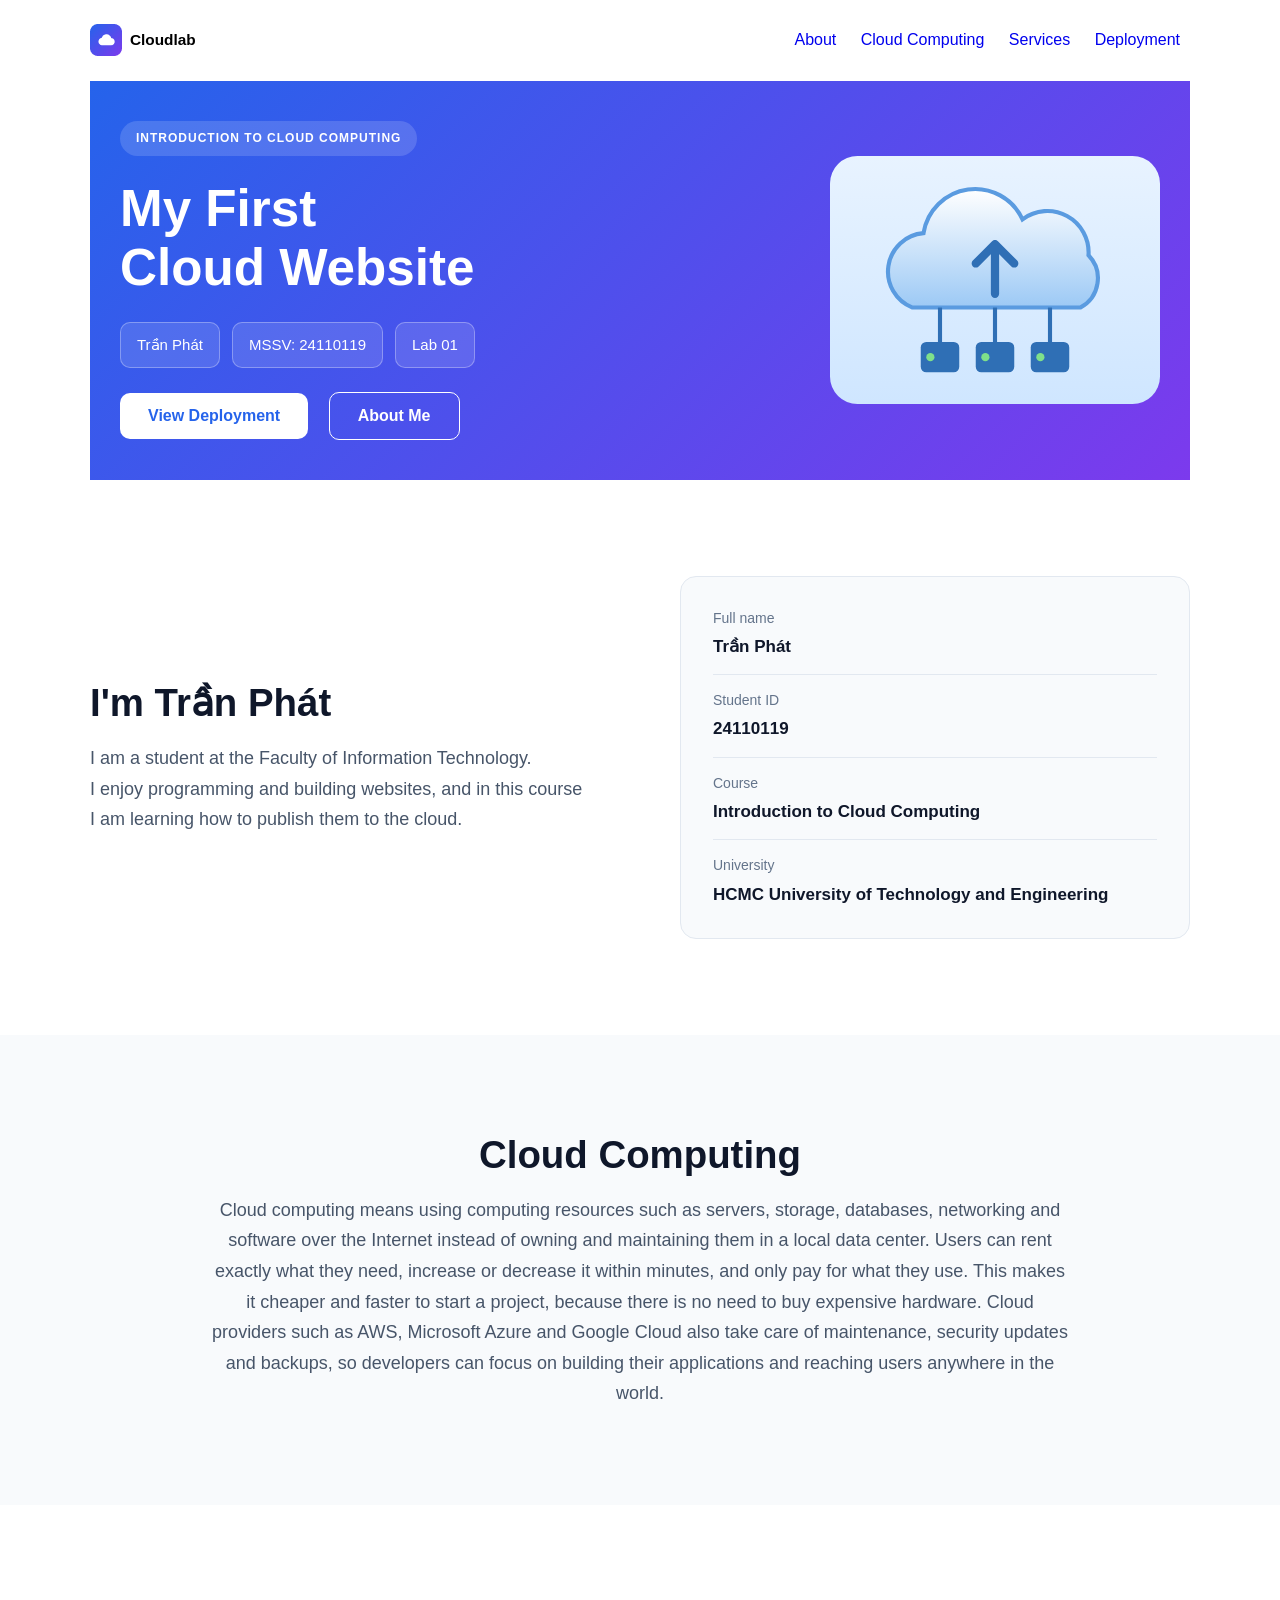
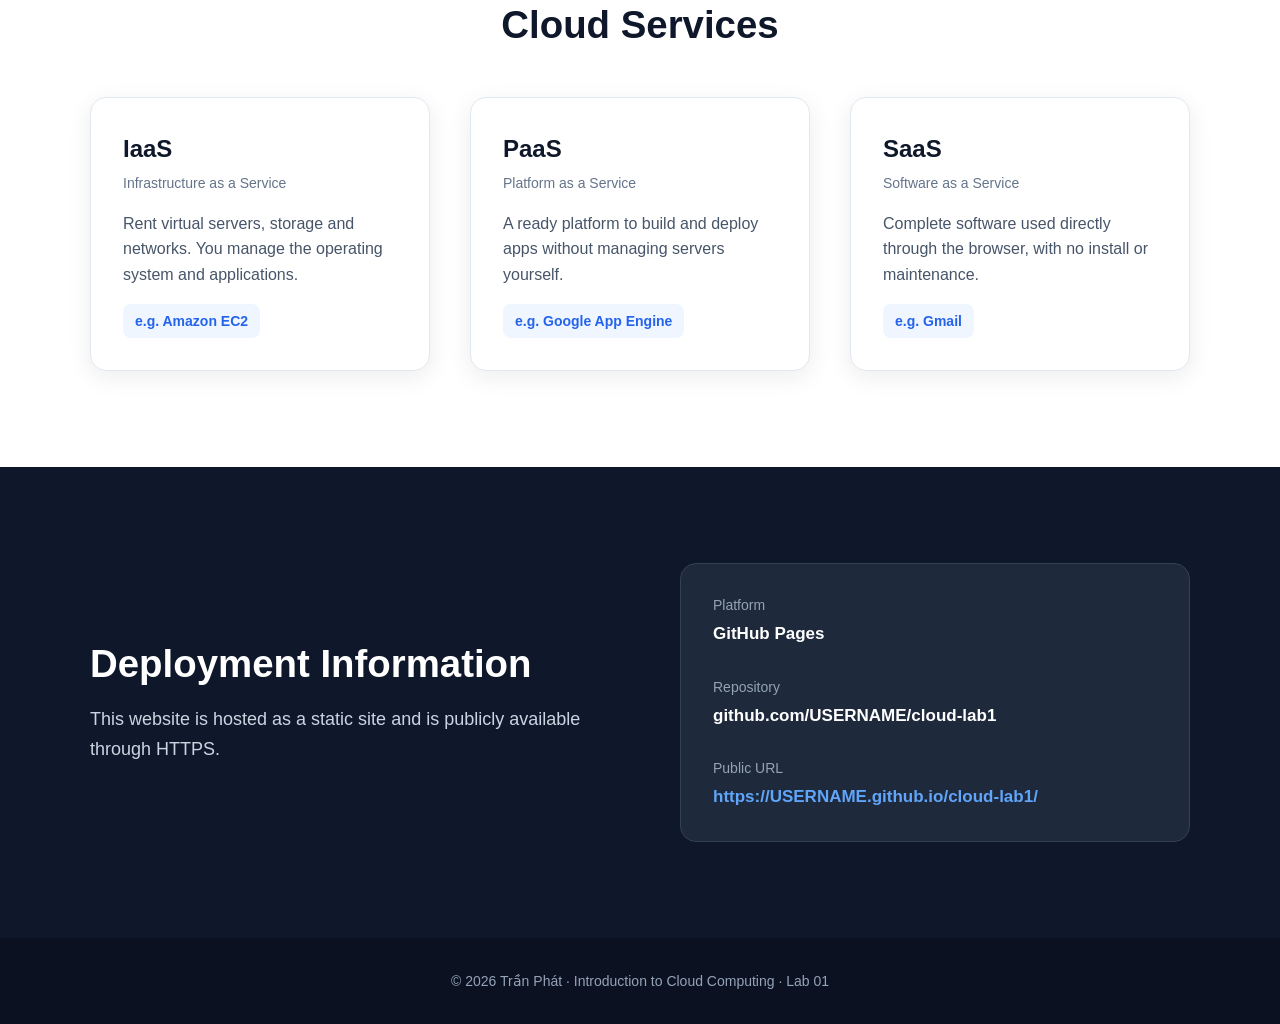
==== intro.html @ a0d4e20e "cloud-lab1" ====
<!DOCTYPE html>
<html lang="en">
<head>
    <meta charset="UTF-8">
    <meta name = "viewport" content="width=device-width, initial-scale=1.0">
    <title>My First Cloud Website</title>
    <link rel="stylesheet" href="intro.css">
</head>
<body>

<header>
    <div class="logoCloud">
        <img class="logo" src="assets/Logo Mark.png" alt="logo"> 
        <p>Cloudlab</p>
    </div>

    <div class="infor">
        <nav>
            <a href="#about">About</a>
            <a href="#cloud">Cloud Computing</a>
            <a href="#services">Services</a>
            <a href="#deploy">Deployment</a>
        </nav>
    </div>
    
</header>

<main>
    <section class="slide-1">
        <div class="heroText">
            <p class="introCloud">INTRODUCTION TO CLOUD COMPUTING</p>

            <h1 class="title">My First <br> Cloud Website</h1>

            <div class="information">
                <p>Trần Phát</p>
                <p>MSSV: 24110119</p>
                <p>Lab 01</p>
            </div>

            <div>
                <button class="viewDeloy" onclick="location.href='#deploy'">View Deployment</button>
                <button class="about" onclick="location.href='#about'">About Me</button>
            </div>
        </div>

        <div class="heroImage">
            <img src="assets/cloud.svg" alt="cloud">
        </div>
    </section>
    
    <section id="about" class="aboutSection">
        <div class="sectionText">
            <h2>I'm Trần Phát</h2>
            <p class="body">
                I am a student at the Faculty of Information Technology.<br>
                I enjoy programming and building websites, and in this course<br>
                I am learning how to publish them to the cloud.
            </p>
        </div>

        <div class="infoCard">
            <div class="infoRow">
                <p class="key">Full name</p>
                <p class="value">Trần Phát</p>
            </div>
            <div class="infoRow">
                <p class="key">Student ID</p>
                <p class="value">24110119</p>
            </div>
            <div class="infoRow">
                <p class="key">Course</p>
                <p class="value">Introduction to Cloud Computing</p>
            </div>
            <div class="infoRow">
                <p class="key">University</p>
                <p class="value">HCMC University of Technology and Engineering</p>
            </div>
        </div>
    </section>

    <section id="cloud" class="cloudSection">
        <h2>Cloud Computing</h2>
        <p class="body">
            Cloud computing means using computing resources such as servers,
            storage, databases, networking and software over the Internet
            instead of owning and maintaining them in a local data center.
            Users can rent exactly what they need, increase or decrease it
            within minutes, and only pay for what they use. This makes it
            cheaper and faster to start a project, because there is no need
            to buy expensive hardware. Cloud providers such as AWS, Microsoft
            Azure and Google Cloud also take care of maintenance, security
            updates and backups, so developers can focus on building their
            applications and reaching users anywhere in the world.
        </p>
    </section>

    <section id="services" class="servicesSection">
        <h2>Cloud Services</h2>

        <div class="cards">
            <div class="card">
                <h3>IaaS</h3>
                <p class="sub">Infrastructure as a Service</p>
                <p class="body">Rent virtual servers, storage and networks. You manage the operating system and applications.</p>
                <p class="tag">e.g. Amazon EC2</p>
            </div>
            <div class="card">
                <h3>PaaS</h3>
                <p class="sub">Platform as a Service</p>
                <p class="body">A ready platform to build and deploy apps without managing servers yourself.</p>
                <p class="tag">e.g. Google App Engine</p>
            </div>
            <div class="card">
                <h3>SaaS</h3>
                <p class="sub">Software as a Service</p>
                <p class="body">Complete software used directly through the browser, with no install or maintenance.</p>
                <p class="tag">e.g. Gmail</p>
            </div>
        </div>
    </section>

    <section id="deploy" class="deploySection">
        <div class="sectionText">
            <h2>Deployment Information</h2>
            <p class="body">This website is hosted as a static site and is publicly available through HTTPS.</p>
        </div>

        <div class="deployCard">
            <div class="infoRow">
                <p class="key">Platform</p>
                <p class="value">GitHub Pages</p>
            </div>
            <div class="infoRow">
                <p class="key">Repository</p>
                <p class="value">github.com/USERNAME/cloud-lab1</p>
            </div>
            <div class="infoRow">
                <p class="key">Public URL</p>
                <p class="value"><a href="https://USERNAME.github.io/cloud-lab1/">https://USERNAME.github.io/cloud-lab1/</a></p>
            </div>
        </div>
    </section>
</main>

<footer>
    <p>&copy; 2026 Trần Phát · Introduction to Cloud Computing · Lab 01</p>
</footer>
</body>
</html>
---- intro.css ----
* {
    box-sizing: border-box;
}

html {
    scroll-behavior: smooth;
}

body {
    margin: 0;
    font-family: Arial, sans-serif;
    line-height: 1.6;
}

header {
    display: flex;
    text-align: center;
    padding: 20px max(20px, calc((100% - 1100px) / 2));
    justify-content: space-between;
    align-items: center;
    color: black;
}

.logoCloud {
    display: flex;
    align-items: center;
    justify-content: flex-start;
}

.logoCloud p {
    font-size: clamp(15px, 1.2vw, 22px);
    font-weight: bold;
    margin: 8px;
}

.logo {
    width: 32px;
}


header nav a {
    margin: 10px;
    text-decoration: none;
}

.slide-1 {
    display: flex;
    width: 100%;
    max-width: 1100px;
    margin: 0 auto;
    height: auto;
    background: linear-gradient(135deg, #2563EB, #7C3AED);
    justify-content: space-between;
    align-items: center;
    color: white;
}

.heroText {
    padding: 40px 30px;
}

.introCloud{
    background: rgba(255, 255, 255, 0.15);
    width: fit-content;
    padding: 8px 16px;
    margin: 0 0 24px;
    font-size: 12px;
    font-weight: 600;
    letter-spacing: 1px;
    border-radius: 999px;
}

.heroImage {
    display: flex;
    justify-content: center;
    align-items: center;
    width: 100%;
    max-width: 390px;
    padding: 30px;
    border-radius: 28px;
}

.heroImage img {
    width: 100%;
}


.information {
    display: flex;
    justify-content: flex-start;
    gap: 12px;
    margin: 24px 0;
}

.information p {
    margin: 0;
    padding: 10px 16px;
    font-size: 15px;
    font-weight: 500;
    background: rgba(255, 255, 255, 0.12);
    border: 1px solid rgba(255, 255, 255, 0.3);
    border-radius: 10px;
}

.title {
    font-size: clamp(34px, 4vw, 56px);
    line-height: 1.15;
    margin: 0;
}

.viewDeloy, .about {
    padding: 14px 28px;
    font-size: 16px;
    font-weight: 600;
    border-radius: 10px;
    cursor: pointer;
    margin-right: 16px;
}

.viewDeloy {
    background: #FFFFFF;
    color: #2563EB;
    border: none;
}

.about {
    background: transparent;
    color: #FFFFFF;
    border: 1.5px solid #FFFFFF;
}


.aboutSection, .cloudSection, .servicesSection, .deploySection {
    padding: 96px max(20px, calc((100% - 1100px) / 2));
}



h2 {
    margin: 0 0 16px;
    font-size: clamp(28px, 3vw, 40px);
    line-height: 1.25;
    color: #0F172A;
}

.body {
    margin: 0;
    font-size: 18px;
    line-height: 1.7;
    color: #475569;
}

.aboutSection, .deploySection {
    display: flex;
    justify-content: space-between;
    align-items: center;
    gap: 80px;
}

.sectionText {
    flex: 1;
}

.infoCard, .deployCard {
    width: 100%;
    max-width: 510px;
    padding: 16px 32px;
    background: #F8FAFC;
    border: 1px solid #E2E8F0;
    border-radius: 16px;
}

.infoRow {
    padding: 14px 0;
    border-bottom: 1px solid #E2E8F0;
}

.infoRow:last-child {
    border-bottom: none;
}

.key {
    margin: 0 0 4px;
    font-size: 14px;
    font-weight: 500;
    color: #64748B;
}

.value {
    margin: 0;
    font-size: 17px;
    font-weight: 600;
    color: #0F172A;
}

.cloudSection {
    background: #F8FAFC;
    text-align: center;
}

.cloudSection .body {
    max-width: 860px;
    margin: 0 auto;
}

.servicesSection {
    text-align: center;
}

.cards {
    display: flex;
    gap: 40px;
    margin-top: 48px;
    text-align: left;
}

.card {
    flex: 1;
    padding: 32px;
    background: #FFFFFF;
    border: 1px solid #E2E8F0;
    border-radius: 16px;
    box-shadow: 0 6px 24px rgba(15, 23, 42, 0.08);
}

.card h3 {
    margin: 0;
    font-size: 24px;
    color: #0F172A;
}

.sub {
    margin: 4px 0 16px;
    font-size: 14px;
    font-weight: 500;
    color: #64748B;
}

.card .body {
    font-size: 16px;
    line-height: 1.6;
}

.tag {
    display: inline-block;
    margin: 16px 0 0;
    padding: 6px 12px;
    font-size: 14px;
    font-weight: 600;
    color: #2563EB;
    background: #EFF6FF;
    border-radius: 8px;
}

/* Deployment (nền tối) */
.deploySection {
    background: #0F172A;
}

.deploySection h2 {
    color: #FFFFFF;
}

.deploySection .body {
    color: #CBD5E1;
}

.deploySection .label {
    color: #60A5FA;
}

.deployCard {
    background: #1E293B;
    border-color: #334155;
}

.deployCard .infoRow {
    border-bottom: none;
}

.deployCard .key {
    color: #94A3B8;
}

.deployCard .value {
    color: #FFFFFF;
}

.deployCard a {
    color: #60A5FA;
    text-decoration: none;
}

/* Footer */
footer {
    padding: 32px 20px;
    text-align: center;
    font-size: 14px;
    color: #94A3B8;
    background: #0B1120;
}

footer p {
    margin: 0;
}

@media (max-width: 900px) {
    .slide-1 {
        padding: 48px 20px;
        flex-direction: column;
    }

    .heroImage {
        display: none;
    }

    .information {
        flex-direction: column;
    }

    .viewDeloy, .about {
        display: block;
        width: 100%;
        margin: 0 0 12px;
    }

    .aboutSection, .cloudSection, .servicesSection, .deploySection {
        padding: 56px 20px;
    }

    .aboutSection, .deploySection {
        flex-direction: column;
        align-items: stretch;
        gap: 32px;
    }

    .cards {
        flex-direction: column;
        gap: 20px;
    }

    .infoCard, .deployCard {
        max-width: none;
        padding: 8px 20px;
    }
}
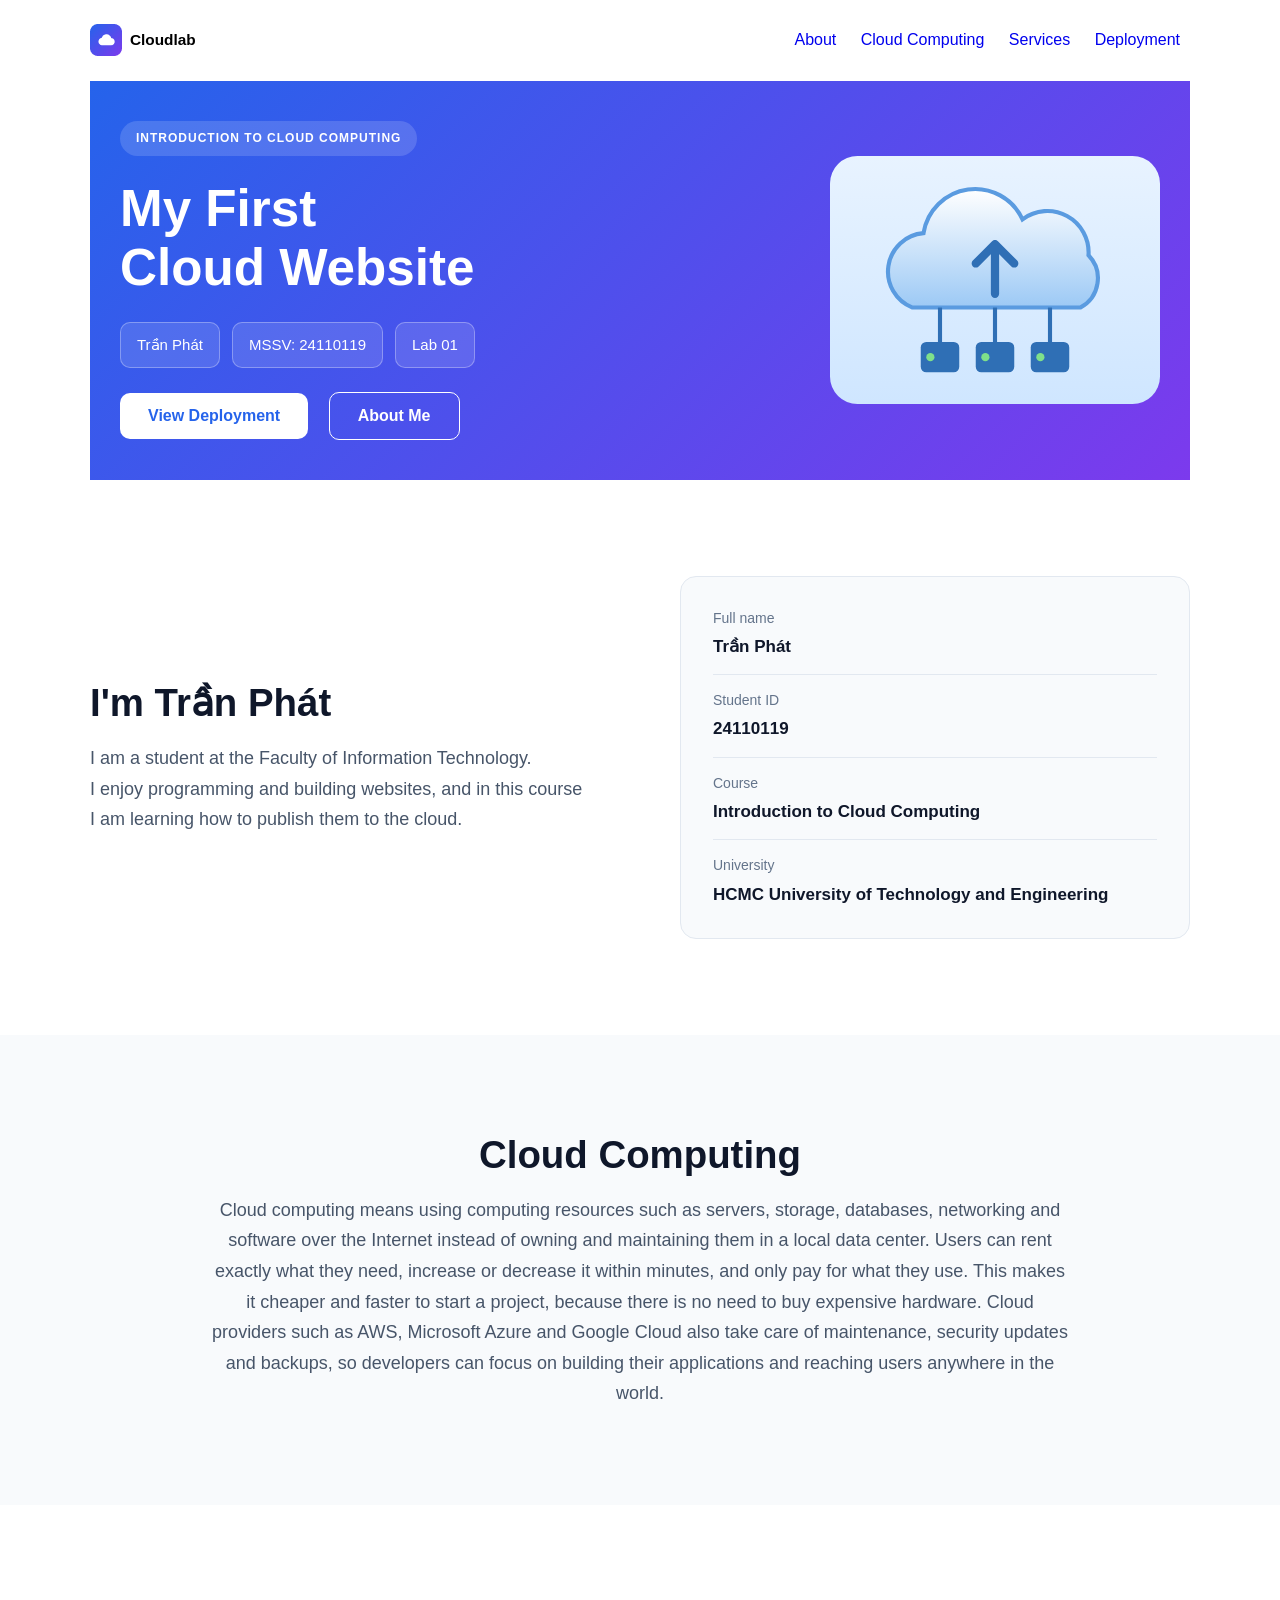
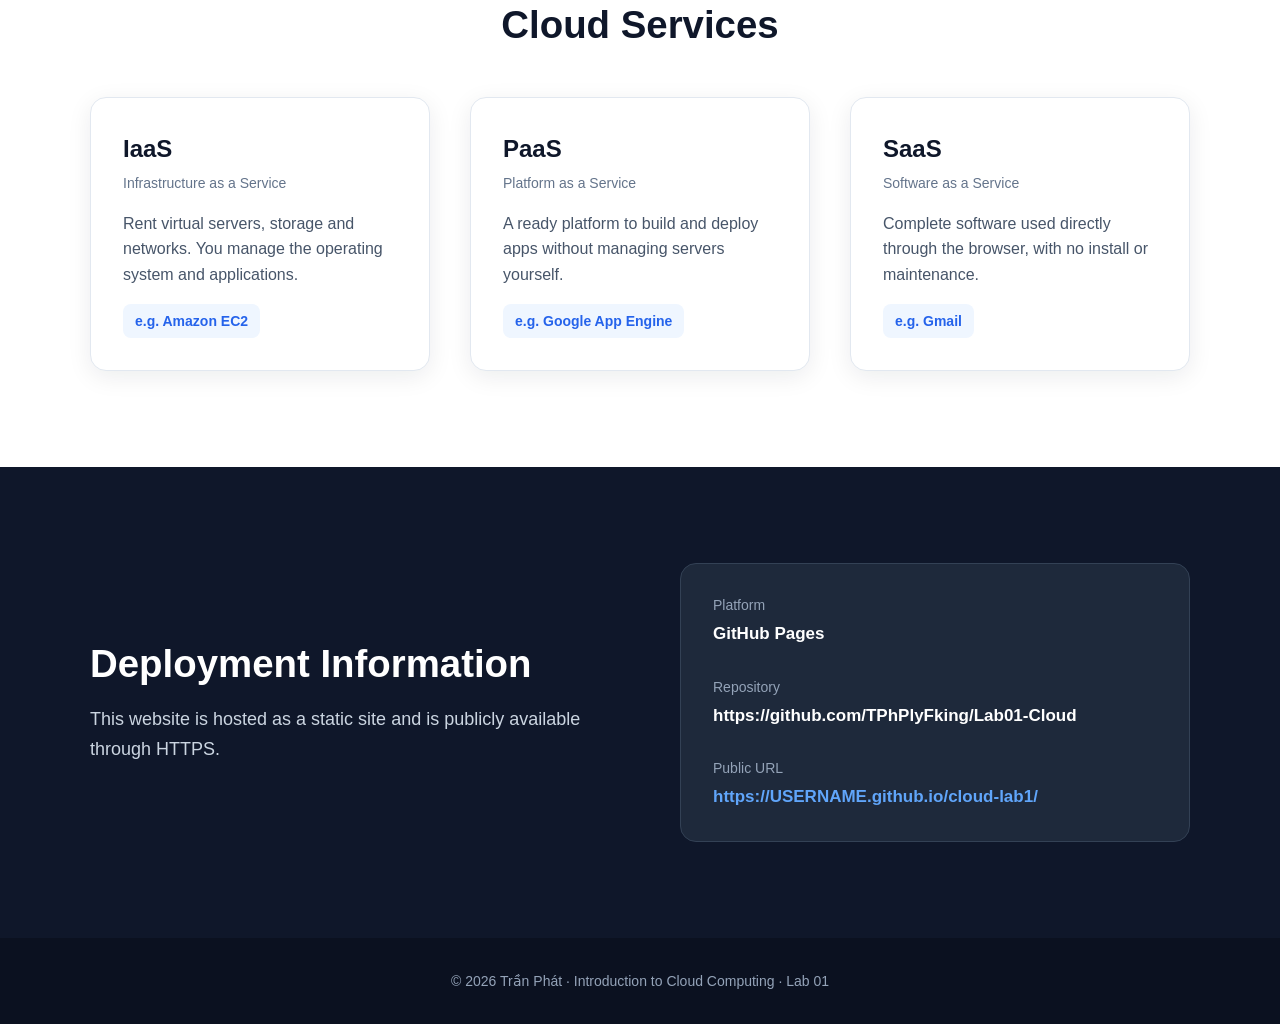
==== commit 77155fe7: "fix" ====
--- a/intro.html
+++ b/intro.html
@@ -133,7 +133,7 @@
             </div>
             <div class="infoRow">
                 <p class="key">Repository</p>
-                <p class="value">github.com/USERNAME/cloud-lab1</p>
+                <p class="value">https://github.com/TPhPlyFking/Lab01-Cloud</p>
             </div>
             <div class="infoRow">
                 <p class="key">Public URL</p>
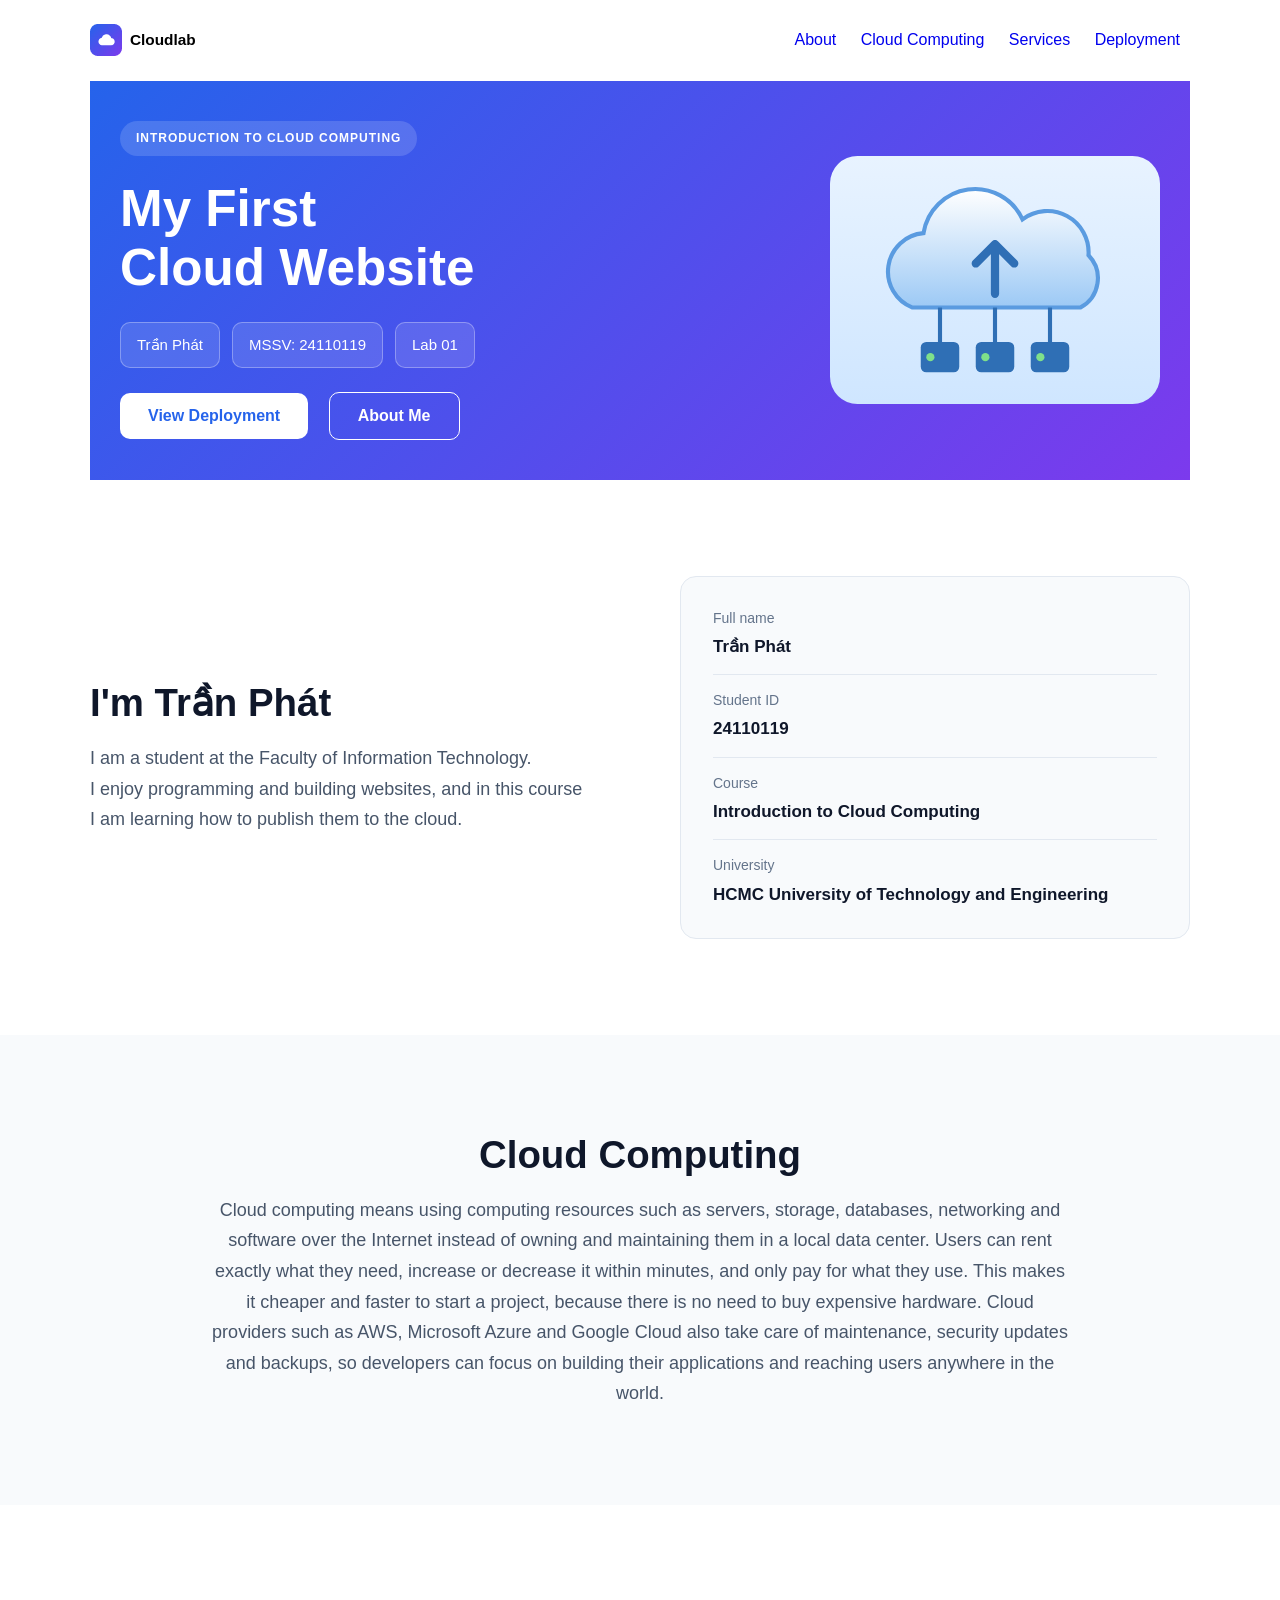
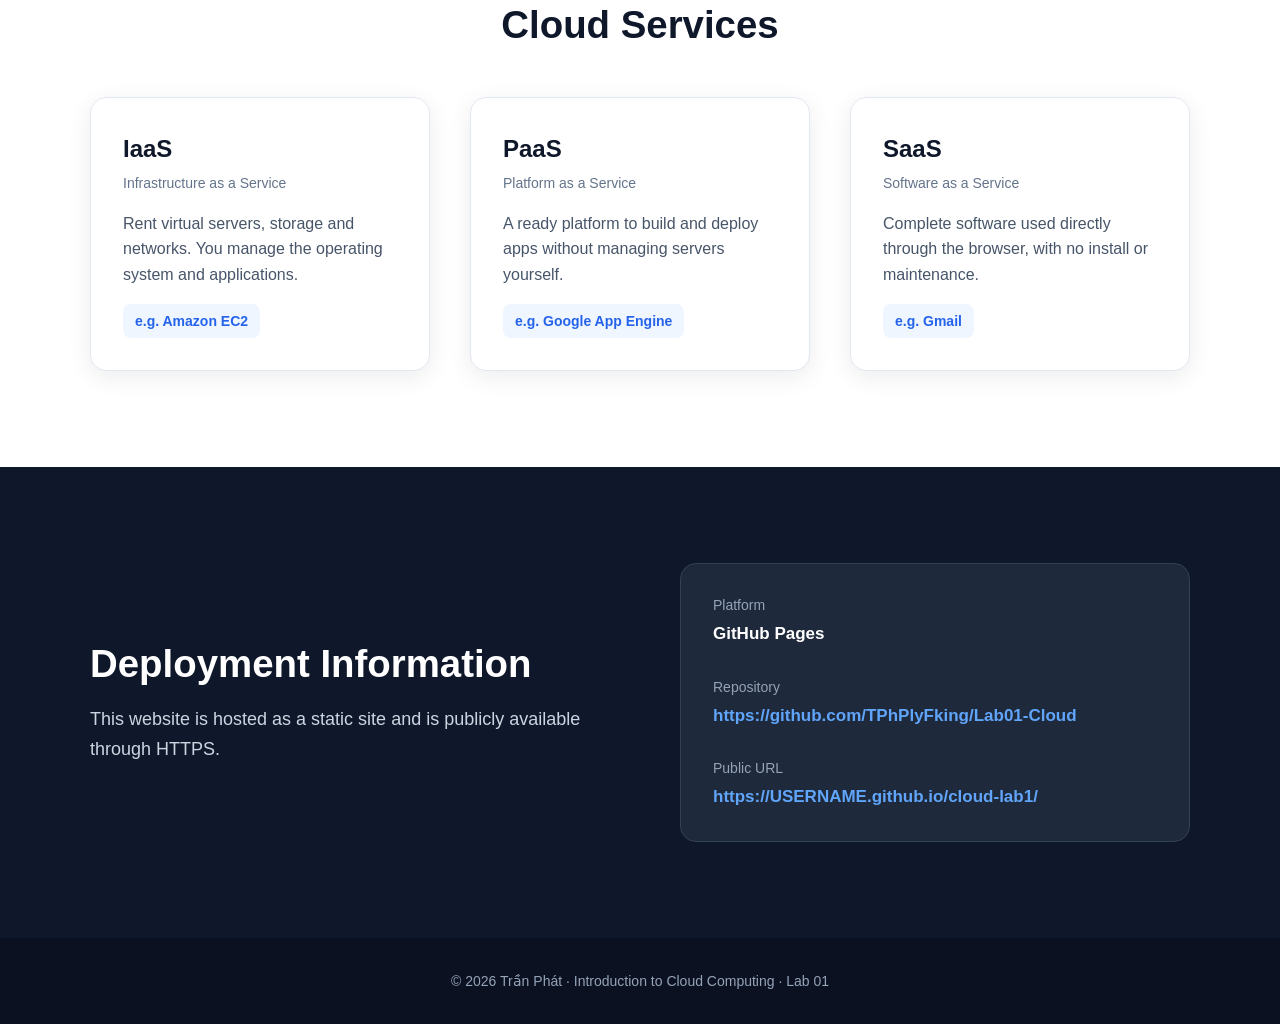
==== commit c5fe8f66: "fix1" ====
--- a/intro.html
+++ b/intro.html
@@ -133,11 +133,11 @@
             </div>
             <div class="infoRow">
                 <p class="key">Repository</p>
-                <p class="value">https://github.com/TPhPlyFking/Lab01-Cloud</p>
+                <p class="value"><a href ="https://github.com/TPhPlyFking/Lab01-Cloud">https://github.com/TPhPlyFking/Lab01-Cloud</a></p>
             </div>
             <div class="infoRow">
                 <p class="key">Public URL</p>
-                <p class="value"><a href="https://USERNAME.github.io/cloud-lab1/">https://USERNAME.github.io/cloud-lab1/</a></p>
+                <p class="value"><a href="https://TPhPlyFking.github.io/cloud-lab1/">https://USERNAME.github.io/cloud-lab1/</a></p>
             </div>
         </div>
     </section>
